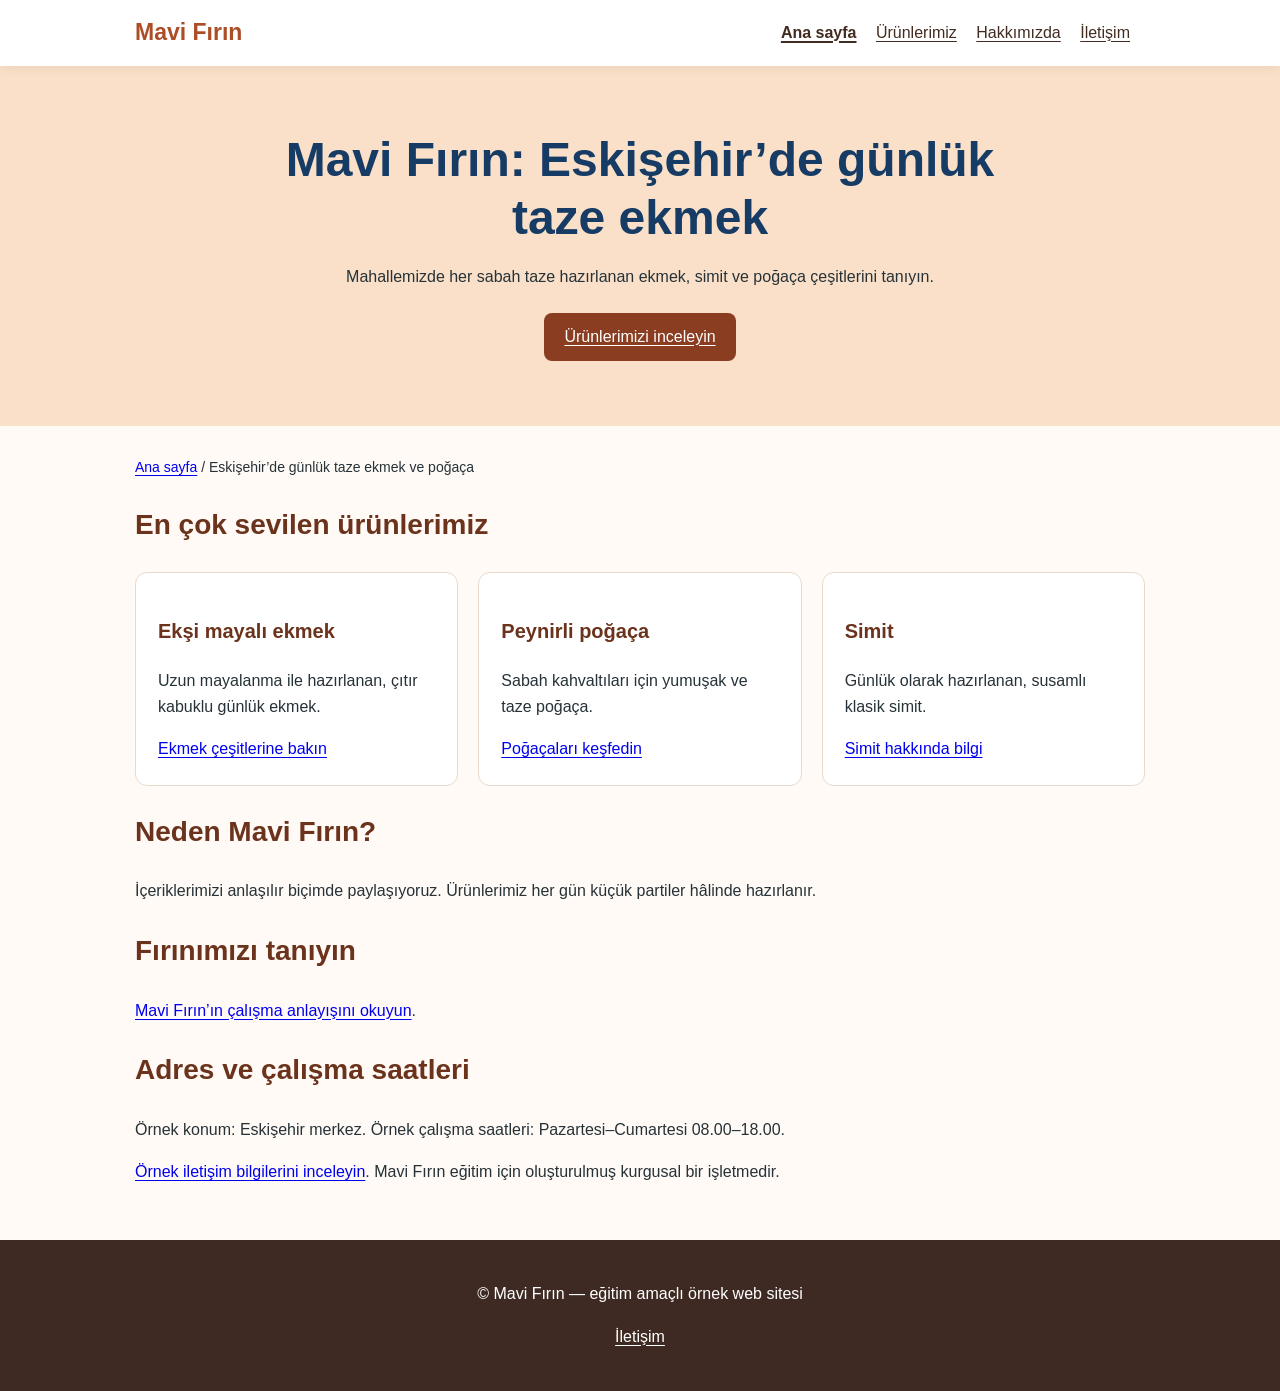
==== index.html @ 3c7ad769 "Mavi Fırın ders sitesi ve HTML CSS uygulamaları eklendi" ====
<!doctype html>
<html lang="tr">
<head>
<meta charset="utf-8">
<meta name="viewport" content="width=device-width, initial-scale=1">
<title>Eskişehir’de Günlük Taze Ekmek ve Poğaça | Mavi Fırın</title>
<meta name="description" content="Eskişehir’de günlük taze ekmek, simit ve poğaça için Mavi Fırın’ı keşfedin. Ürünlerimizi, çalışma saatlerimizi ve iletişim bilgilerimizi inceleyin.">
<link rel="stylesheet" href="style.css">
<!-- 8. hafta: Google etiketini Analytics arayüzünden alıp BURAYA yerleştirin; gerçek kimlik yazın. -->
</head>
<body>
<a class="skip-link" href="#icerik">Ana içeriğe geç</a>
<header>
<nav aria-label="Ana menü">
<span class="brand">Mavi Fırın</span>
<div>
<a href="index.html" aria-current="page">Ana sayfa</a>
<a href="urunler.html">Ürünlerimiz</a>
<a href="hakkimizda.html">Hakkımızda</a>
<a href="iletisim.html">İletişim</a>
</div>
</nav>
</header>
<section class="hero">
<!-- H02-S1: İşletme, konum ve ürün bilgisini birlikte veren ana başlık. -->
<h1>Mavi Fırın: Eskişehir’de günlük taze ekmek</h1>
<p>Mahallemizde her sabah taze hazırlanan ekmek, simit ve poğaça çeşitlerini tanıyın.</p>
<a class="btn" href="urunler.html">Ürünlerimizi inceleyin</a>
</section>
<main id="icerik">
<p class="crumb">
<a href="index.html">Ana sayfa</a> / Eskişehir’de günlük taze ekmek ve poğaça</p>
<section>
<h2>En çok sevilen ürünlerimiz</h2>
<div class="cards">
<article class="card">
<h3>Ekşi mayalı ekmek</h3>
<p>Uzun mayalanma ile hazırlanan, çıtır kabuklu günlük ekmek.</p>
<a href="urunler.html">Ekmek çeşitlerine bakın</a>
</article>
<article class="card">
<h3>Peynirli poğaça</h3>
<p>Sabah kahvaltıları için yumuşak ve taze poğaça.</p>
<a href="urunler.html">Poğaçaları keşfedin</a>
</article>
<article class="card">
<h3>Simit</h3>
<p>Günlük olarak hazırlanan, susamlı klasik simit.</p>
<a href="urunler.html">Simit hakkında bilgi</a>
</article>
</div>
</section>
<section>
<h2>Neden Mavi Fırın?</h2>
<p>İçeriklerimizi anlaşılır biçimde paylaşıyoruz. Ürünlerimiz her gün küçük partiler hâlinde hazırlanır.</p>
</section>
<!-- H02-S2: Hakkımızda sayfasına içerikten de ulaşılabilir. -->
<section>
<h2>Fırınımızı tanıyın</h2>
<p><a href="hakkimizda.html">Mavi Fırın’ın çalışma anlayışını okuyun</a>.</p>
<h2>Adres ve çalışma saatleri</h2>
<p>Örnek konum: Eskişehir merkez. Örnek çalışma saatleri: Pazartesi–Cumartesi 08.00–18.00.</p>
<p><a href="iletisim.html">Örnek iletişim bilgilerini inceleyin</a>. Mavi Fırın eğitim için oluşturulmuş kurgusal bir işletmedir.</p>
</section>
</main>
<footer>
<p>© Mavi Fırın — eğitim amaçlı örnek web sitesi</p>
<p>
<a href="iletisim.html">İletişim</a>
</p>
</footer>
</body>
</html>
---- style.css ----
*{box-sizing:border-box}
body{margin:0;font-family:Arial,Helvetica,sans-serif;color:#263238;line-height:1.65;background:#fffaf5}
header{background:#fff;box-shadow:0 2px 12px #0001;position:sticky;top:0}
nav{max-width:1050px;margin:auto;display:flex;justify-content:space-between;align-items:center;gap:18px;padding:14px 20px;flex-wrap:wrap}
nav a{color:#422b20;text-decoration:underline;margin-right:15px}
nav a:hover,nav a:focus{text-decoration:underline}
.brand{font-weight:800;font-size:23px;color:#ad4d28}
.hero{background:#fae0c8;padding:65px 20px;text-align:center}
.hero h1{font-size:clamp(28px,5vw,48px);line-height:1.2;max-width:790px;margin:0 auto 18px}
.hero p{max-width:650px;margin:0 auto 22px}
.btn{display:inline-block;background:#8a3d20;color:white;padding:11px 20px;border-radius:8px;text-decoration:underline}
main{max-width:1050px;margin:30px auto;padding:0 20px}
h2{font-size:28px;color:#6b321c}
h3{font-size:20px;color:#6b321c}
.cards{display:grid;grid-template-columns:repeat(auto-fit,minmax(240px,1fr));gap:20px}
.card{background:white;padding:22px;border-radius:12px;border:1px solid #ead9ca}
.notice{padding:17px;background:#fff1dc;border-left:5px solid #bc702b;margin:25px 0}
footer{margin-top:55px;padding:25px;background:#3f2a23;color:#fff;text-align:center}
footer a{color:white}
.crumb{font-size:14px}
label{display:block;margin:15px 0 4px}
input,textarea{width:100%;max-width:550px;padding:10px;border:1px solid #987b6c;border-radius:6px}
button{background:#8a3d20;color:white;padding:12px;border:0;border-radius:6px;cursor:pointer}
@media(max-width:600px){nav{display:block}
nav a{display:inline-block;margin:4px 9px 4px 0}
.hero{padding:45px 16px}
}

/* H02-U3: Ana başlık rengi. */
h1 { color: #163b65; }
/* H02-S3: Bağlantı görünümü normal durumda da altı çizilidir. */
a { text-decoration: underline; text-underline-offset: 3px; }
nav a[aria-current="page"] { font-weight: 700; text-decoration-thickness: 2px; }
a:focus-visible, button:focus-visible, input:focus-visible, textarea:focus-visible {
  outline: 3px solid #163b65;
  outline-offset: 4px;
}
.skip-link { position: absolute; left: 16px; top: -100px; z-index: 10; background: white; padding: 10px; }
.skip-link:focus { top: 8px; }
/* H02-U4/S4: Çok dar ekranlarda da öğeler kapsayıcıya sığar. */
.cards { grid-template-columns: repeat(auto-fit, minmax(min(240px, 100%), 1fr)); }
.card { min-width: 0; }
body { overflow-wrap: anywhere; }
input, textarea, img { max-width: 100%; }
textarea { min-height: 130px; font: inherit; }
input, button { font: inherit; }
@media (max-width: 600px) {
  nav a { padding: 7px 0; }
  h2 { font-size: 24px; }
}
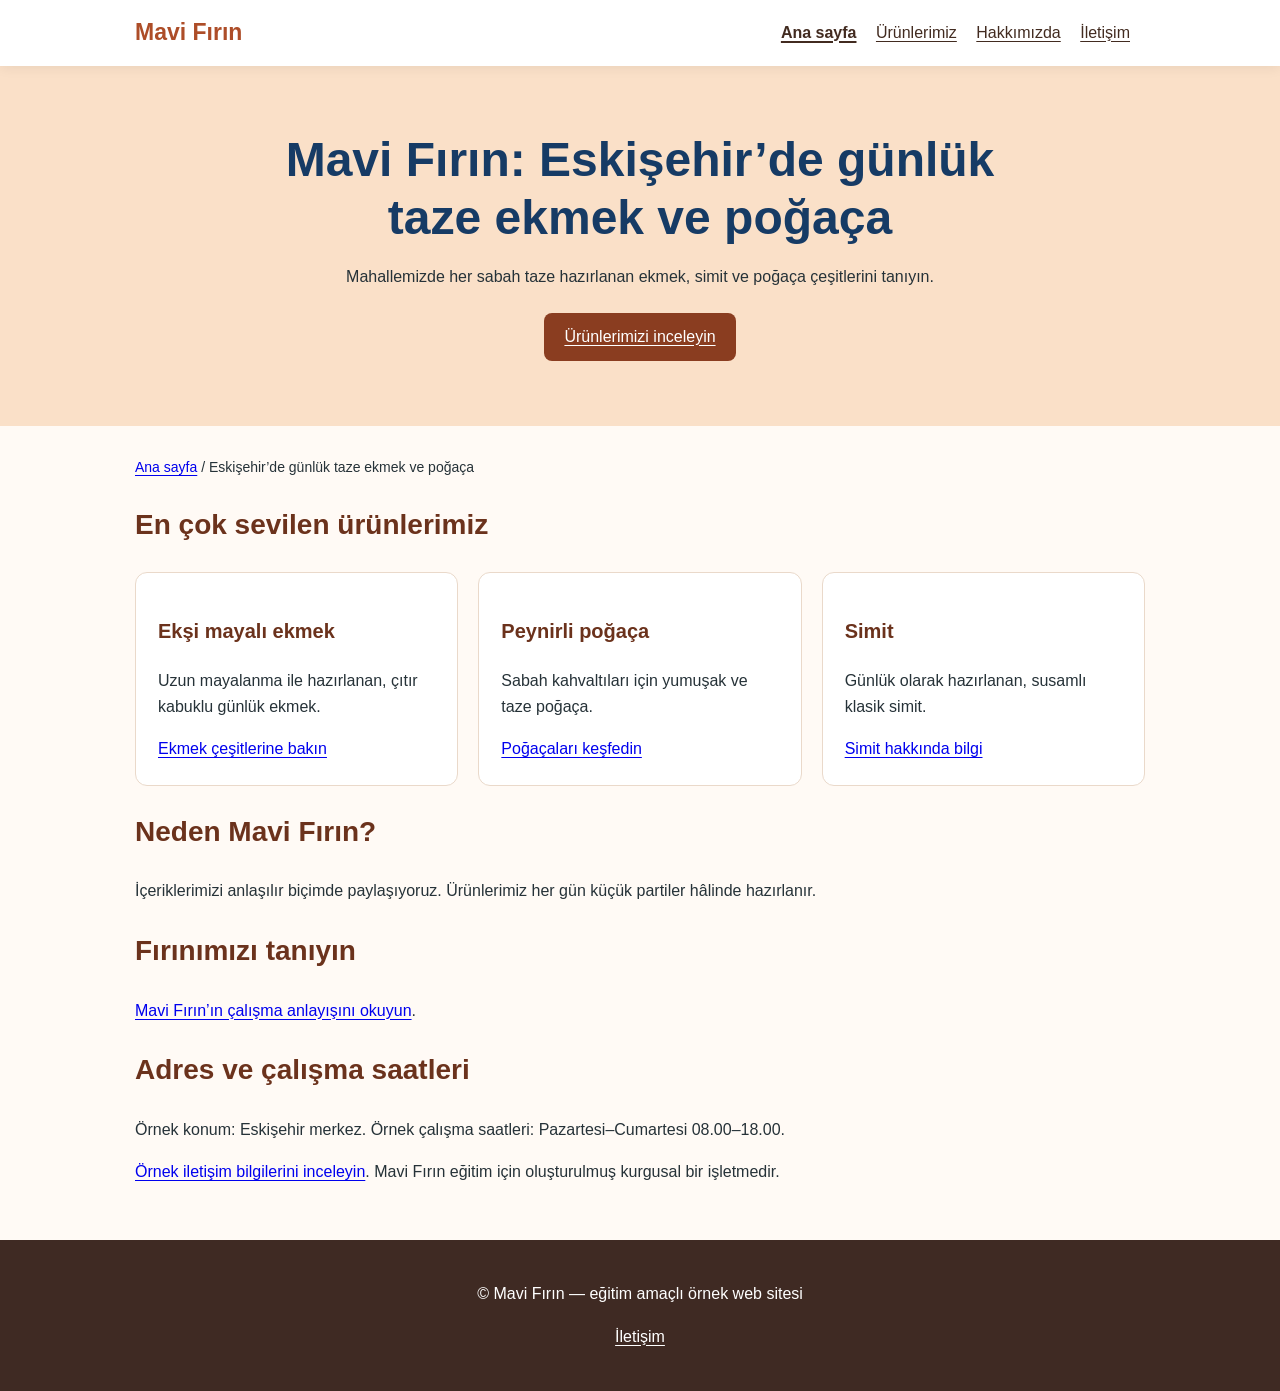
==== commit 8d698115: "Ana sayfa başlığı güncellendi" ====
--- a/index.html
+++ b/index.html
@@ -23,7 +23,7 @@
 </header>
 <section class="hero">
 <!-- H02-S1: İşletme, konum ve ürün bilgisini birlikte veren ana başlık. -->
-<h1>Mavi Fırın: Eskişehir’de günlük taze ekmek</h1>
+<h1>Mavi Fırın: Eskişehir’de günlük taze ekmek ve poğaça</h1>
 <p>Mahallemizde her sabah taze hazırlanan ekmek, simit ve poğaça çeşitlerini tanıyın.</p>
 <a class="btn" href="urunler.html">Ürünlerimizi inceleyin</a>
 </section>
